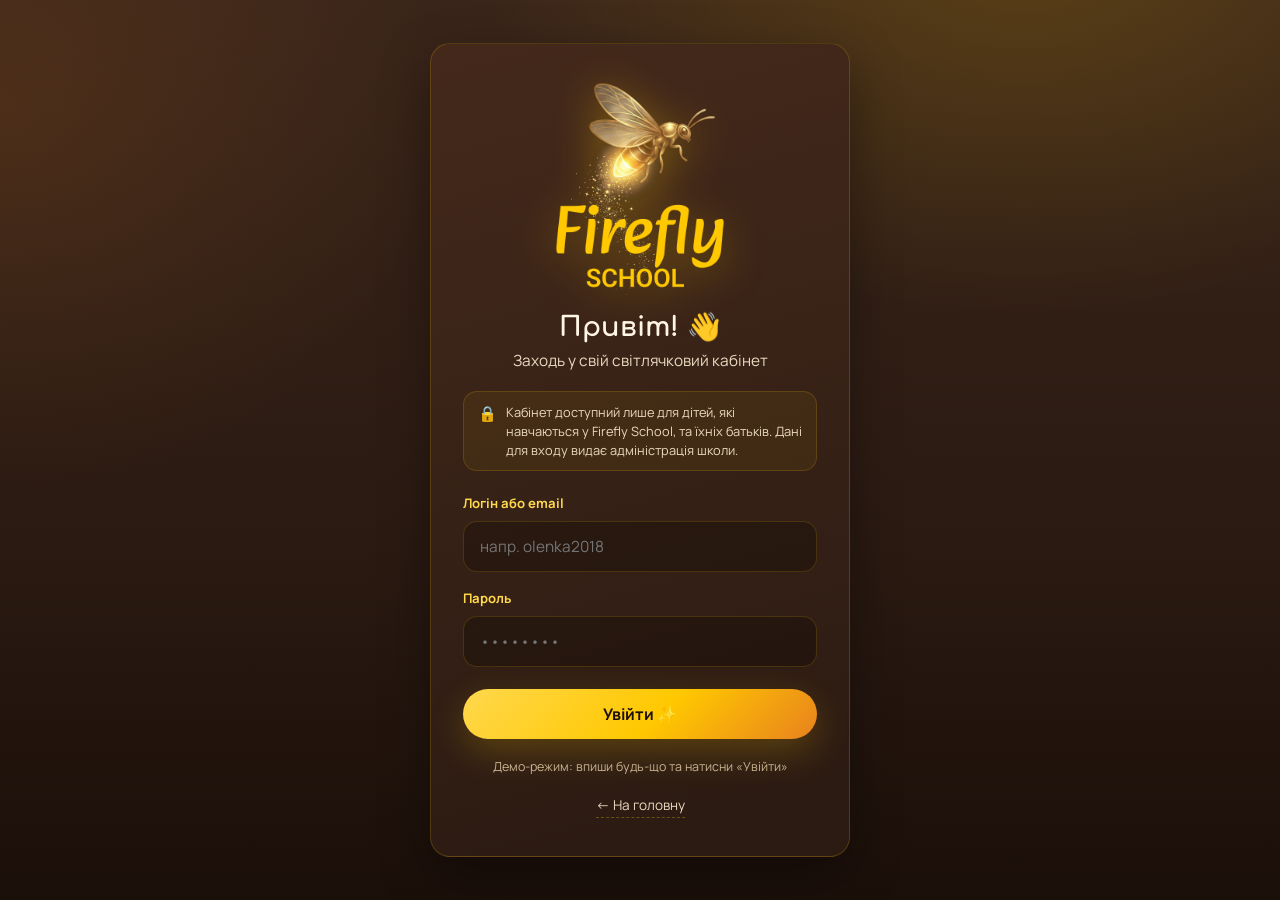
==== cabinet.html @ 92cf9eac "Add files via upload" ====
<!DOCTYPE html>
<html lang="uk">
<head>
<meta charset="UTF-8" />
<meta name="viewport" content="width=device-width, initial-scale=1.0" />
<title>Firefly School — Особистий кабінет</title>
<meta name="description" content="Особистий кабінет учня Firefly School: уроки, календар, домашні завдання, бали та оплата абонементу." />
<link rel="icon" type="image/png" href="assets/firefly.png" />
<link rel="preconnect" href="https://fonts.googleapis.com" />
<link rel="preconnect" href="https://fonts.gstatic.com" crossorigin />
<link href="https://fonts.googleapis.com/css2?family=Comfortaa:wght@400;500;600;700&family=Manrope:wght@400;500;600;700;800&display=swap" rel="stylesheet" />
<style>
:root{
  --brown-900:#1B0F09; --brown-800:#2A1A12; --brown-700:#3A251A; --brown-600:#4E3322;
  --brown-card:#44291B;
  --gold-500:#FFC800; --gold-400:#FFD84D; --orange-500:#E8821E;
  --cream-50:#FFF6E6; --cream-200:#EAD9BE; --cream-muted:#c9b390;
  --green:#7BD389; --red:#FF8A6B; --blue:#7CC5FF;
  --maxw:1180px; --radius:20px; --radius-sm:14px;
  --shadow:0 18px 50px rgba(0,0,0,.35); --shadow-gold:0 12px 36px rgba(255,200,0,.22);
  --ease:cubic-bezier(.22,1,.36,1);
  --font-head:"Comfortaa",system-ui,sans-serif; --font-body:"Manrope",system-ui,sans-serif;
}
*{margin:0;padding:0;box-sizing:border-box}
html{scroll-behavior:smooth}
body{font-family:var(--font-body);background:var(--brown-700);color:var(--cream-50);line-height:1.6;-webkit-font-smoothing:antialiased;min-height:100vh}
body::before{content:"";position:fixed;inset:0;z-index:-2;pointer-events:none;
  background:
    radial-gradient(900px 600px at 80% -5%, rgba(255,200,0,.16), transparent 60%),
    radial-gradient(800px 700px at 0% 12%, rgba(232,130,30,.12), transparent 55%),
    linear-gradient(180deg,#3A251A 0%, #2A1A12 60%, #1B0F09 100%);}
a{color:inherit;text-decoration:none}
h1,h2,h3{font-family:var(--font-head);font-weight:700;line-height:1.15}
p{color:var(--cream-200)}
.gold-text{color:var(--gold-500)}

/* Buttons (з реального сайту) */
.btn{display:inline-flex;align-items:center;justify-content:center;gap:.5em;font-family:var(--font-body);font-weight:700;border:0;cursor:pointer;border-radius:999px;padding:14px 26px;font-size:1rem;transition:transform .25s var(--ease),box-shadow .25s var(--ease),background .25s,color .25s;white-space:nowrap}
.btn--primary{background:linear-gradient(135deg,var(--gold-400),var(--gold-500) 55%,var(--orange-500));color:var(--brown-900);box-shadow:var(--shadow-gold)}
.btn--primary:hover{transform:translateY(-2px);box-shadow:0 16px 44px rgba(255,200,0,.38)}
.btn--ghost{background:transparent;color:var(--cream-50);border:1.5px solid rgba(255,246,230,.35)}
.btn--ghost:hover{border-color:var(--gold-500);color:var(--gold-500)}
.btn--sm{padding:10px 18px;font-size:.9rem}
.btn--danger{background:rgba(255,138,107,.12);color:var(--red);border:1.5px solid rgba(255,138,107,.4)}
.btn--danger:hover{background:rgba(255,138,107,.2)}

/* ---------- LOGIN ---------- */
#loginView{min-height:100vh;display:flex;align-items:center;justify-content:center;padding:24px}
.login-card{width:100%;max-width:420px;background:linear-gradient(165deg,var(--brown-card),var(--brown-800));border:1px solid rgba(255,200,0,.18);border-radius:var(--radius);padding:38px 32px;box-shadow:var(--shadow);text-align:center}
.login-card .brand{width:170px;height:auto;margin:0 auto 16px;display:block;filter:drop-shadow(0 8px 22px rgba(255,200,0,.35))}
.login-card h1{font-size:1.7rem;margin-bottom:6px}
.login-card .sub{font-size:.96rem;margin-bottom:18px}
.login-note{display:flex;gap:9px;align-items:flex-start;text-align:left;background:rgba(255,200,0,.06);border:1px solid rgba(255,200,0,.16);border-radius:var(--radius-sm);padding:11px 14px;margin-bottom:22px;font-size:.8rem;color:var(--cream-200);line-height:1.45}
.login-note .ni{flex:none;font-size:.95rem;line-height:1.45}
.field{text-align:left;margin-bottom:16px}
.field label{display:block;font-size:.82rem;font-weight:700;color:var(--gold-400);margin-bottom:7px}
.field input{width:100%;background:rgba(0,0,0,.24);border:1px solid rgba(255,200,0,.16);border-radius:var(--radius-sm);padding:14px 16px;color:var(--cream-50);font-family:inherit;font-size:.96rem;transition:border-color .2s}
.field input:focus{outline:none;border-color:var(--gold-500)}
.login-card .btn{width:100%;margin-top:6px}
.login-hint{margin-top:18px;font-size:.78rem;color:var(--cream-muted)}
.back-home{display:inline-block;margin-top:18px;font-size:.85rem;color:var(--cream-200);border-bottom:1px dashed rgba(255,200,0,.3)}

/* ---------- APP SHELL ---------- */
#appView{display:none}
.app-grid{display:grid;grid-template-columns:250px 1fr;min-height:100vh}
.sidebar{background:linear-gradient(180deg,rgba(27,15,9,.55),rgba(27,15,9,.2));border-right:1px solid rgba(255,200,0,.14);padding:22px 16px;display:flex;flex-direction:column;gap:6px;position:sticky;top:0;height:100vh}
.sidebar .brand{display:block;margin:4px auto 18px;width:150px;height:auto;filter:drop-shadow(0 6px 16px rgba(255,200,0,.32))}
.nav-item{display:flex;align-items:center;gap:13px;padding:12px 14px;border-radius:var(--radius-sm);font-weight:600;font-size:.96rem;color:var(--cream-200);cursor:pointer;transition:background .2s,color .2s;border:1px solid transparent}
.nav-item .ico{font-size:1.2rem;width:24px;text-align:center}
.nav-item:hover{background:rgba(255,200,0,.07);color:var(--cream-50)}
.nav-item.active{background:rgba(255,200,0,.14);color:var(--gold-500);border-color:rgba(255,200,0,.28)}
.sidebar .spacer{flex:1}
.sidebar .logout{color:var(--cream-muted)}

.main{padding:30px 36px;max-width:1040px;margin:0 auto;width:100%}
.topbar{display:flex;align-items:center;justify-content:space-between;margin-bottom:26px;gap:16px;flex-wrap:wrap}
.topbar h2{font-size:1.55rem}
.topbar .hello{font-size:.9rem;color:var(--cream-muted)}
.coins{display:inline-flex;align-items:center;gap:8px;background:rgba(255,200,0,.12);border:1px solid rgba(255,200,0,.3);border-radius:999px;padding:8px 16px;font-weight:800;color:var(--gold-500)}
.coins .star{font-size:1.05rem}

.view{display:none;animation:fade .35s var(--ease)}
.view.active{display:block}
@keyframes fade{from{opacity:0;transform:translateY(8px)}to{opacity:1;transform:none}}

.card{background:linear-gradient(160deg,rgba(255,200,0,.06),rgba(255,200,0,.015));border:1px solid rgba(255,200,0,.14);border-radius:var(--radius);padding:22px}
.card-row{display:grid;gap:16px}
.cols-2{grid-template-columns:1fr 1fr}
.cols-3{grid-template-columns:repeat(3,1fr)}
.section-title{font-family:var(--font-head);font-size:.82rem;font-weight:700;letter-spacing:.12em;text-transform:uppercase;color:var(--gold-500);margin:28px 0 14px}
.section-title:first-child{margin-top:0}

.next-lesson{background:linear-gradient(135deg,rgba(255,200,0,.16),rgba(232,130,30,.05));border:1px solid rgba(255,200,0,.28);border-radius:var(--radius);padding:24px;display:flex;align-items:center;gap:20px;flex-wrap:wrap}
.next-lesson .emoji{font-size:3rem;filter:drop-shadow(0 4px 10px rgba(255,200,0,.35))}
.next-lesson .info{flex:1;min-width:200px}
.next-lesson .info .when{font-size:.8rem;color:var(--gold-400);font-weight:700;text-transform:uppercase;letter-spacing:.06em}
.next-lesson .info h3{font-size:1.35rem;margin:4px 0}
.next-lesson .info p{font-size:.9rem}

.tile{background:linear-gradient(160deg,rgba(255,200,0,.07),rgba(255,200,0,.02));border:1px solid rgba(255,200,0,.14);border-radius:var(--radius-sm);padding:18px;text-align:center}
.tile .big{font-family:var(--font-head);font-size:1.9rem;font-weight:700;color:var(--gold-500);line-height:1}
.tile .lbl{font-size:.78rem;color:var(--cream-muted);margin-top:6px}

.lesson{display:flex;align-items:center;gap:16px;padding:16px 18px;border:1px solid rgba(255,200,0,.14);border-radius:var(--radius-sm);background:rgba(0,0,0,.14);margin-bottom:12px}
.lesson .dot{width:46px;height:46px;flex:none;border-radius:14px;display:grid;place-items:center;font-size:1.4rem;background:rgba(255,200,0,.13)}
.lesson .meta{flex:1;min-width:0}
.lesson .meta b{font-size:.98rem;display:block}
.lesson .meta span{font-size:.82rem;color:var(--cream-muted)}
.lesson .when{font-size:.85rem;font-weight:700;color:var(--gold-400);text-align:right;white-space:nowrap}
.tag{display:inline-block;font-size:.72rem;font-weight:700;padding:3px 10px;border-radius:999px;margin-top:4px}
.tag.ok{background:rgba(123,211,137,.14);color:var(--green)}
.tag.soon{background:rgba(124,197,255,.14);color:var(--blue)}

.cal{display:grid;grid-template-columns:repeat(7,1fr);gap:8px}
.cal .dow{font-size:.72rem;font-weight:700;color:var(--cream-muted);text-align:center;padding-bottom:4px;text-transform:uppercase}
.cal .day{aspect-ratio:1;border:1px solid rgba(255,200,0,.14);border-radius:12px;padding:7px;font-size:.8rem;font-weight:600;display:flex;flex-direction:column;gap:3px;background:rgba(0,0,0,.12);min-height:62px}
.cal .day .num{color:var(--cream-muted);font-size:.75rem}
.cal .day.today{border-color:var(--gold-500);background:rgba(255,200,0,.1)}
.cal .pill{font-size:.62rem;font-weight:700;padding:2px 5px;border-radius:6px;background:rgba(255,200,0,.18);color:var(--gold-400);overflow:hidden;text-overflow:ellipsis;white-space:nowrap}

.slot{display:flex;align-items:center;justify-content:space-between;gap:12px;padding:14px 18px;border:1px solid rgba(255,200,0,.14);border-radius:var(--radius-sm);background:rgba(0,0,0,.14);margin-bottom:10px;flex-wrap:wrap}
.slot .left b{display:block;font-size:.95rem}
.slot .left span{font-size:.82rem;color:var(--cream-muted)}

.plan{border:1px solid rgba(255,200,0,.14);border-radius:var(--radius);padding:24px;background:linear-gradient(160deg,rgba(255,200,0,.05),rgba(255,200,0,.01));position:relative;display:flex;flex-direction:column}
.plan.featured{border-color:var(--gold-500);box-shadow:0 0 0 1px rgba(255,200,0,.25)}
.plan .badge{position:absolute;top:-12px;left:24px;background:linear-gradient(135deg,var(--gold-400),var(--orange-500));color:var(--brown-900);font-size:.72rem;font-weight:800;padding:5px 12px;border-radius:999px}
.plan h3{font-size:1.1rem;margin-bottom:6px}
.plan .price{font-family:var(--font-head);font-size:2rem;font-weight:700;color:var(--gold-500);margin:8px 0}
.plan .price small{font-size:.85rem;color:var(--cream-muted)}
.plan ul{list-style:none;margin:14px 0 20px;display:flex;flex-direction:column;gap:9px}
.plan li{font-size:.88rem;color:var(--cream-200);display:flex;gap:9px;align-items:flex-start}
.plan li::before{content:"✓";color:var(--green);font-weight:800}
.plan .btn{margin-top:auto}
.current-plan{display:flex;align-items:center;gap:16px;flex-wrap:wrap}

.hw{display:flex;align-items:flex-start;gap:14px;padding:16px 18px;border:1px solid rgba(255,200,0,.14);border-radius:var(--radius-sm);background:rgba(0,0,0,.14);margin-bottom:12px}
.hw .chk{width:24px;height:24px;flex:none;border-radius:8px;border:2px solid rgba(255,200,0,.34);display:grid;place-items:center;cursor:pointer;font-size:.85rem;color:transparent;transition:.2s}
.hw.done .chk{background:var(--green);border-color:var(--green);color:#1d3a22}
.hw .body{flex:1}
.hw .body b{font-size:.95rem}
.hw.done .body b{text-decoration:line-through;color:var(--cream-muted)}
.hw .body p{font-size:.8rem;margin-top:2px}

.badge-grid{display:grid;grid-template-columns:repeat(auto-fill,minmax(120px,1fr));gap:14px}
.bdg{text-align:center;padding:18px 10px;border:1px solid rgba(255,200,0,.14);border-radius:var(--radius-sm);background:rgba(0,0,0,.14)}
.bdg .ic{font-size:2.3rem;display:block;margin-bottom:6px}
.bdg.locked{opacity:.4;filter:grayscale(.6)}
.bdg b{font-size:.8rem;display:block}
.bdg span{font-size:.68rem;color:var(--cream-muted)}
.progress{height:10px;background:rgba(0,0,0,.28);border-radius:999px;overflow:hidden;margin:10px 0 6px}
.progress i{display:block;height:100%;background:linear-gradient(135deg,var(--gold-400),var(--orange-500));border-radius:999px}

.overlay{position:fixed;inset:0;background:rgba(20,10,0,.66);backdrop-filter:blur(4px);z-index:100;display:none;align-items:center;justify-content:center;padding:20px}
.overlay.open{display:flex}
.modal{width:100%;max-width:420px;background:linear-gradient(165deg,var(--brown-card),var(--brown-800));border:1px solid rgba(255,200,0,.28);border-radius:var(--radius);padding:28px;box-shadow:var(--shadow);text-align:center;animation:pop .25s var(--ease)}
@keyframes pop{from{opacity:0;transform:scale(.94)}to{opacity:1;transform:none}}
.modal .emoji{font-size:2.8rem}
.modal h3{font-size:1.3rem;margin:8px 0}
.modal p{font-size:.92rem;margin-bottom:20px}
.modal .actions{display:flex;gap:10px}
.modal .actions .btn{flex:1}

.toast{position:fixed;bottom:24px;left:50%;transform:translateX(-50%) translateY(160%);opacity:0;visibility:hidden;background:linear-gradient(135deg,var(--gold-400),var(--orange-500));color:var(--brown-900);font-weight:700;padding:14px 24px;border-radius:999px;box-shadow:0 16px 40px rgba(255,200,0,.4);z-index:200;transition:transform .4s var(--ease),opacity .3s var(--ease),visibility .4s;font-size:.9rem}
.toast.show{transform:translateX(-50%) translateY(0);opacity:1;visibility:visible}

/* ---------- TOPBAR TOOLS (avatar + bell) ---------- */
.topbar .tools{display:flex;align-items:center;gap:12px}
.bell{position:relative;width:44px;height:44px;border-radius:50%;border:1px solid rgba(255,200,0,.22);background:rgba(0,0,0,.18);display:grid;place-items:center;font-size:1.15rem;cursor:pointer;transition:background .2s,transform .2s}
.bell:hover{background:rgba(255,200,0,.12);transform:translateY(-1px)}
.bell .dot{position:absolute;top:7px;right:8px;min-width:17px;height:17px;padding:0 4px;border-radius:999px;background:var(--red);border:2px solid var(--brown-700);color:#3a1a12;font-size:.62rem;font-weight:800;display:grid;place-items:center}
.bell .dot.hide{display:none}
.avatar{width:44px;height:44px;border-radius:50%;flex:none;cursor:pointer;display:grid;place-items:center;font-size:1.2rem;color:var(--brown-900);background:linear-gradient(135deg,var(--gold-400),var(--orange-500));box-shadow:var(--shadow-gold);transition:transform .2s;border:2px solid rgba(255,246,230,.25)}
.avatar:hover{transform:translateY(-1px)}

/* notification dropdown */
.notif-wrap{position:relative}
.notif-panel{position:absolute;right:0;top:54px;width:336px;max-width:86vw;background:linear-gradient(165deg,var(--brown-card),var(--brown-800));border:1px solid rgba(255,200,0,.24);border-radius:var(--radius-sm);box-shadow:var(--shadow);padding:8px;z-index:120;display:none}
.notif-panel.open{display:block;animation:pop .2s var(--ease)}
.notif-panel .nhead{display:flex;justify-content:space-between;align-items:center;padding:8px 10px 10px}
.notif-panel .nhead b{font-size:.96rem;font-family:var(--font-head)}
.notif-panel .nhead button{background:none;border:0;color:var(--gold-400);font-size:.76rem;cursor:pointer;font-weight:700}
.notif{display:flex;gap:11px;padding:11px 10px;border-radius:12px;cursor:pointer;transition:background .2s;align-items:flex-start}
.notif:hover{background:rgba(255,200,0,.08)}
.notif.unread{background:rgba(255,200,0,.06)}
.notif .nic{font-size:1.25rem;width:28px;text-align:center;flex:none}
.notif .ntxt b{font-size:.85rem;display:block;font-weight:600;color:var(--cream-200);line-height:1.35}
.notif.unread .ntxt b{color:var(--cream-50)}
.notif .ntxt span{font-size:.73rem;color:var(--cream-muted)}
.notif-empty{text-align:center;padding:26px 10px;color:var(--cream-muted);font-size:.85rem}

/* ---------- LESSON DETAIL ---------- */
.detail{width:100%;max-width:470px;background:linear-gradient(165deg,var(--brown-card),var(--brown-800));border:1px solid rgba(255,200,0,.28);border-radius:var(--radius);box-shadow:var(--shadow);overflow:hidden;text-align:left;animation:pop .25s var(--ease)}
.detail .dhead{display:flex;gap:16px;align-items:center;padding:24px;background:linear-gradient(135deg,rgba(255,200,0,.18),rgba(232,130,30,.05));border-bottom:1px solid rgba(255,200,0,.18)}
.detail .dhead .demoji{font-size:2.7rem;filter:drop-shadow(0 4px 10px rgba(255,200,0,.35))}
.detail .dhead h3{font-size:1.3rem;margin-bottom:3px}
.detail .dhead .dwhen{font-size:.85rem;color:var(--gold-400);font-weight:700}
.detail .dbody{padding:22px 24px}
.detail .drow{display:flex;gap:12px;align-items:flex-start;margin-bottom:14px;font-size:.9rem;color:var(--cream-200)}
.detail .drow:last-child{margin-bottom:0}
.detail .drow .di{font-size:1.05rem;width:22px;flex:none;text-align:center}
.detail .drow b{color:var(--cream-50);font-weight:700}
.detail .matlist{display:flex;flex-direction:column;gap:8px;margin-top:6px}
.detail .mat{display:flex;align-items:center;gap:10px;padding:10px 12px;border:1px solid rgba(255,200,0,.16);border-radius:12px;background:rgba(0,0,0,.16);font-size:.85rem;color:var(--cream-200)}
.detail .dactions{display:flex;gap:10px;padding:4px 24px 24px}
.detail .dactions .btn{flex:1}
.lesson{cursor:pointer;transition:border-color .2s,transform .2s}
.lesson:hover{border-color:rgba(255,200,0,.34);transform:translateY(-1px)}
.lesson .chev{color:var(--cream-muted);font-size:1.1rem;flex:none}

/* ---------- PROFILE & SETTINGS ---------- */
.profile-head{display:flex;gap:20px;align-items:center;flex-wrap:wrap}
.profile-head .ava{width:84px;height:84px;border-radius:50%;background:linear-gradient(135deg,var(--gold-400),var(--orange-500));display:grid;place-items:center;font-size:2.2rem;color:var(--brown-900);flex:none;box-shadow:var(--shadow-gold);position:relative}
.profile-head .ava .edit{position:absolute;bottom:-2px;right:-2px;width:28px;height:28px;border-radius:50%;background:var(--brown-700);border:1px solid rgba(255,200,0,.4);display:grid;place-items:center;font-size:.8rem;cursor:pointer}
.profile-head .pinfo h3{font-size:1.35rem}
.profile-head .pinfo p{font-size:.86rem;margin-top:2px}
.toggle{position:relative;width:48px;height:27px;border-radius:999px;background:rgba(0,0,0,.32);border:1px solid rgba(255,200,0,.2);cursor:pointer;transition:background .25s;flex:none}
.toggle i{position:absolute;top:2px;left:2px;width:21px;height:21px;border-radius:50%;background:var(--cream-200);transition:left .25s var(--ease),background .25s}
.toggle.on{background:linear-gradient(135deg,var(--gold-400),var(--orange-500))}
.toggle.on i{left:23px;background:#fff}
.setrow{display:flex;align-items:center;justify-content:space-between;gap:14px;padding:15px 0;border-bottom:1px solid rgba(255,200,0,.1)}
.setrow:last-child{border-bottom:0}
.setrow .lab b{font-size:.92rem;display:block}
.setrow .lab span{font-size:.78rem;color:var(--cream-muted)}

/* ---------- MOBILE "MORE" SHEET ---------- */
.sheet{position:fixed;inset:0;z-index:90;display:none}
.sheet.open{display:block}
.sheet .sheet-bg{position:absolute;inset:0;background:rgba(20,10,0,.6);backdrop-filter:blur(4px)}
.sheet .sheet-card{position:absolute;left:0;right:0;bottom:0;background:linear-gradient(180deg,var(--brown-card),var(--brown-800));border-top:1px solid rgba(255,200,0,.22);border-radius:22px 22px 0 0;padding:10px 14px calc(16px + env(safe-area-inset-bottom));animation:slideup .3s var(--ease)}
@keyframes slideup{from{transform:translateY(100%)}to{transform:none}}
.sheet .grab{width:44px;height:4px;border-radius:999px;background:rgba(255,246,230,.3);margin:6px auto 14px}
.sheet .nav-item{font-size:1rem;padding:14px}

.mtab{display:none}
@media(max-width:860px){
  .app-grid{grid-template-columns:1fr}
  .sidebar{display:none}
  .main{padding:18px 16px 90px}
  .cols-2,.cols-3{grid-template-columns:1fr}
  .cal{font-size:.65rem}
  .cal .day{min-height:50px;padding:5px}
  .mtab{display:flex;position:fixed;bottom:0;left:0;right:0;z-index:60;background:rgba(27,15,9,.96);backdrop-filter:blur(14px);border-top:1px solid rgba(255,200,0,.16);padding:8px 6px;justify-content:space-around}
  .mtab .nav-item{flex-direction:column;gap:2px;font-size:.62rem;padding:6px 4px;text-align:center}
  .mtab .nav-item .ico{font-size:1.25rem}
  .notif-panel{position:fixed;top:64px;left:12px;right:12px;width:auto;max-width:none}
  .topbar{align-items:flex-start}
}
</style>
</head>
<body>

<!-- ============ LOGIN ============ -->
<section id="loginView">
  <div class="login-card">
    <img class="brand" src="assets/logo-clean.png" alt="Firefly School" />
    <h1>Привіт! 👋</h1>
    <p class="sub">Заходь у свій світлячковий кабінет</p>
    <div class="login-note"><span class="ni">🔒</span><span>Кабінет доступний лише для дітей, які навчаються у Firefly School, та їхніх батьків. Дані для входу видає адміністрація школи.</span></div>
    <div class="field">
      <label>Логін або email</label>
      <input id="loginInput" type="text" placeholder="напр. olenka2018" autocomplete="username" />
    </div>
    <div class="field">
      <label>Пароль</label>
      <input id="passInput" type="password" placeholder="••••••••" autocomplete="current-password" />
    </div>
    <button class="btn btn--primary" onclick="doLogin()">Увійти ✨</button>
    <p class="login-hint">Демо-режим: впиши будь-що та натисни «Увійти»</p>
    <a class="back-home" href="index.html">← На головну</a>
  </div>
</section>

<!-- ============ APP ============ -->
<section id="appView">
  <div class="app-grid">
    <aside class="sidebar">
      <a href="index.html" title="На головну"><img class="brand" src="assets/logo-clean.png" alt="Firefly School" /></a>
      <div class="nav-item active" data-view="dash"><span class="ico">🏠</span> Головна</div>
      <div class="nav-item" data-view="calendar"><span class="ico">📅</span> Календар</div>
      <div class="nav-item" data-view="book"><span class="ico">➕</span> Записатись</div>
      <div class="nav-item" data-view="homework"><span class="ico">📖</span> Завдання</div>
      <div class="nav-item" data-view="rewards"><span class="ico">🏆</span> Мої бали</div>
      <div class="nav-item" data-view="payments"><span class="ico">💳</span> Абонемент</div>
      <div class="nav-item" data-view="profile"><span class="ico">⚙️</span> Профіль</div>
      <div class="spacer"></div>
      <div class="nav-item logout" onclick="logout()"><span class="ico">↪</span> Вийти</div>
    </aside>

    <main class="main">
      <div class="topbar">
        <div>
          <h2 id="viewTitle">Привіт, Оленко! 🌟</h2>
          <div class="hello" id="viewSub">Готова сяяти сьогодні?</div>
        </div>
        <div class="tools">
          <div class="coins"><span class="star">⭐</span><span id="coinCount">240</span> балів</div>
          <div class="notif-wrap">
            <div class="bell" onclick="toggleNotif(event)" title="Сповіщення">🔔<span class="dot" id="notifDot">2</span></div>
            <div class="notif-panel" id="notifPanel">
              <div class="nhead"><b>Сповіщення</b><button onclick="markAllRead(event)">Прочитати всі</button></div>
              <div id="notifList"></div>
            </div>
          </div>
          <div class="avatar" id="topAvatar" onclick="switchView('profile')" title="Профіль">🦊</div>
        </div>
      </div>

      <!-- DASH -->
      <div class="view active" id="view-dash">
        <div class="next-lesson">
          <div class="emoji">🇬🇧</div>
          <div class="info">
            <div class="when">Найближчий урок · завтра</div>
            <h3>Англійська мова</h3>
            <p>Вівторок, 30 червня · 15:00 · з Марією О.</p>
          </div>
          <button class="btn btn--ghost btn--sm" onclick="cancelLesson('Англійська мова')">Скасувати</button>
        </div>
        <div class="section-title">Цього тижня</div>
        <div class="card-row cols-3">
          <div class="tile"><div class="big">3</div><div class="lbl">уроки заплановано</div></div>
          <div class="tile"><div class="big">12</div><div class="lbl">днів поспіль 🔥</div></div>
          <div class="tile"><div class="big">2</div><div class="lbl">завдання чекають</div></div>
        </div>
        <div class="section-title">Мої уроки</div>
        <div id="dashLessons"></div>
      </div>

      <!-- CALENDAR -->
      <div class="view" id="view-calendar">
        <div class="card">
          <h3 style="margin-bottom:16px">Червень 2026</h3>
          <div class="cal" id="calGrid"></div>
        </div>
        <div class="section-title">Розклад на тиждень</div>
        <div id="weekList"></div>
      </div>

      <!-- BOOK -->
      <div class="view" id="view-book">
        <div class="card">
          <h3 style="margin-bottom:6px">Записатись на урок ➕</h3>
          <p style="font-size:.9rem;margin-bottom:8px">Усі наші напрямки — обери заняття і зручний час, місце за тобою!</p>
          <div id="slotList"></div>
        </div>
      </div>

      <!-- HOMEWORK -->
      <div class="view" id="view-homework">
        <div class="card">
          <h3 style="margin-bottom:4px">Домашні завдання 📖</h3>
          <p style="font-size:.9rem;margin-bottom:18px">За кожне виконане завдання — <b class="gold-text">+20 балів</b>!</p>
          <div id="hwList"></div>
        </div>
      </div>

      <!-- REWARDS -->
      <div class="view" id="view-rewards">
        <div class="card" style="text-align:center;margin-bottom:18px">
          <div style="font-size:.8rem;font-weight:700;color:var(--cream-muted)">До наступного рівня</div>
          <h3 style="font-size:1.5rem;margin:4px 0">Рівень 4 · Світлячок-зірочка</h3>
          <div class="progress"><i style="width:60%"></i></div>
          <p style="font-size:.82rem">240 / 400 балів — ще <b class="gold-text">160</b> до Рівня 5 🚀</p>
        </div>
        <div class="section-title">Мої бейджі</div>
        <div class="badge-grid" id="badgeGrid"></div>
      </div>

      <!-- PAYMENTS -->
      <div class="view" id="view-payments">
        <div class="card" style="margin-bottom:18px">
          <div class="current-plan">
            <div style="font-size:2.5rem">💳</div>
            <div style="flex:1;min-width:180px">
              <div style="font-size:.8rem;color:var(--cream-muted);font-weight:700">Поточний абонемент</div>
              <h3 style="font-size:1.25rem">Місячний · 8 уроків</h3>
              <p style="font-size:.85rem">Активний до 15 липня 2026 · залишилось 5 уроків</p>
            </div>
            <button class="btn btn--danger btn--sm" onclick="cancelSub()">Скасувати</button>
          </div>
        </div>
        <div class="section-title">Обрати / продовжити</div>
        <div class="card-row cols-3" id="plans"></div>
      </div>

      <!-- PROFILE -->
      <div class="view" id="view-profile">
        <div class="card" style="margin-bottom:18px">
          <div class="profile-head">
            <div class="ava">🦊<div class="edit" onclick="toast('📷 Тут відкриється вибір фото')" title="Змінити фото">📷</div></div>
            <div class="pinfo">
              <h3>Оленка Ткаченко</h3>
              <p>Учениця · Рівень 4 · з нами з вересня 2025</p>
            </div>
          </div>
        </div>

        <div class="card-row cols-2">
          <div class="card">
            <div class="section-title" style="margin-top:0">Дані дитини</div>
            <div class="field"><label>Ім'я та прізвище</label><input id="pfName" type="text" value="Оленка Ткаченко" /></div>
            <div class="field"><label>Вік</label><input id="pfAge" type="text" value="8 років" /></div>
            <div class="field" style="margin-bottom:0"><label>Напрямки</label><input id="pfDir" type="text" value="Англійська, Логопед, Творчість" /></div>
          </div>

          <div class="card">
            <div class="section-title" style="margin-top:0">Контакт батьків</div>
            <div class="field"><label>Ім'я того, хто з нами на звʼязку</label><input id="pfParent" type="text" value="Анжела Ткаченко" /></div>
            <div class="field"><label>Телефон</label><input id="pfPhone" type="tel" value="+380 67 123 45 67" /></div>
            <div class="field" style="margin-bottom:0"><label>Email</label><input id="pfEmail" type="email" value="tkachenko.ui.ux@gmail.com" /></div>
          </div>
        </div>

        <div class="card" style="margin-top:16px">
          <div class="section-title" style="margin-top:0">Сповіщення та мова</div>
          <div class="setrow">
            <div class="lab"><b>Нагадування про уроки</b><span>Сповіщення за годину до заняття</span></div>
            <div class="toggle on" onclick="toggleSwitch(this,'Нагадування про уроки')"><i></i></div>
          </div>
          <div class="setrow">
            <div class="lab"><b>Нові домашні завдання</b><span>Коли вчитель додає завдання</span></div>
            <div class="toggle on" onclick="toggleSwitch(this,'Сповіщення про ДЗ')"><i></i></div>
          </div>
          <div class="setrow">
            <div class="lab"><b>Нарахування балів</b><span>Коли отримуєш нагороду</span></div>
            <div class="toggle" onclick="toggleSwitch(this,'Сповіщення про бали')"><i></i></div>
          </div>
          <div class="setrow">
            <div class="lab"><b>Email-розсилка від школи</b><span>Новини, акції, відкриті уроки</span></div>
            <div class="toggle on" onclick="toggleSwitch(this,'Email-розсилка')"><i></i></div>
          </div>
        </div>

        <div class="card" style="margin-top:16px">
          <div class="section-title" style="margin-top:0">Безпека</div>
          <div class="card-row cols-2">
            <div class="field" style="margin-bottom:0"><label>Новий пароль</label><input id="pfPass" type="password" placeholder="••••••••" autocomplete="new-password" /></div>
            <div class="field" style="margin-bottom:0"><label>Повтори пароль</label><input id="pfPass2" type="password" placeholder="••••••••" autocomplete="new-password" /></div>
          </div>
        </div>

        <div style="display:flex;gap:12px;margin-top:18px;flex-wrap:wrap">
          <button class="btn btn--primary" onclick="saveProfile()">💾 Зберегти зміни</button>
          <button class="btn btn--danger" onclick="logout()">↪ Вийти з кабінету</button>
        </div>
      </div>
    </main>
  </div>

  <nav class="mtab">
    <div class="nav-item active" data-view="dash"><span class="ico">🏠</span><span>Головна</span></div>
    <div class="nav-item" data-view="calendar"><span class="ico">📅</span><span>Календар</span></div>
    <div class="nav-item" data-view="book"><span class="ico">➕</span><span>Запис</span></div>
    <div class="nav-item" data-view="homework"><span class="ico">📖</span><span>ДЗ</span></div>
    <div class="nav-item" onclick="openSheet()"><span class="ico">⋯</span><span>Ще</span></div>
  </nav>

  <!-- mobile "more" sheet -->
  <div class="sheet" id="sheet">
    <div class="sheet-bg" onclick="closeSheet()"></div>
    <div class="sheet-card">
      <div class="grab"></div>
      <div class="nav-item" data-view="rewards" onclick="sheetGo('rewards')"><span class="ico">🏆</span> Мої бали</div>
      <div class="nav-item" data-view="payments" onclick="sheetGo('payments')"><span class="ico">💳</span> Абонемент</div>
      <div class="nav-item" data-view="profile" onclick="sheetGo('profile')"><span class="ico">⚙️</span> Профіль</div>
      <div class="nav-item logout" onclick="logout()"><span class="ico">↪</span> Вийти</div>
    </div>
  </div>
</section>

<div class="overlay" id="overlay">
  <div class="modal">
    <div class="emoji" id="mEmoji">🤔</div>
    <h3 id="mTitle"></h3>
    <p id="mText"></p>
    <div class="actions">
      <button class="btn btn--ghost" onclick="closeModal()">Назад</button>
      <button class="btn btn--primary" id="mConfirm">Так</button>
    </div>
  </div>
</div>
<div class="overlay" id="detailOverlay">
  <div class="detail">
    <div class="dhead">
      <div class="demoji" id="dEmoji">🇬🇧</div>
      <div><h3 id="dName"></h3><div class="dwhen" id="dWhen"></div></div>
    </div>
    <div class="dbody" id="dBody"></div>
    <div class="dactions">
      <button class="btn btn--ghost" onclick="closeDetail()">Закрити</button>
      <button class="btn btn--primary" id="dPrimary"></button>
    </div>
  </div>
</div>
<div class="toast" id="toast"></div>

<script>
/* ====== DEMO DATA (заміниться даними з Supabase) ====== */
const lessons=[
  {ico:"🇬🇧",name:"Англійська мова",teacher:"Марія О.",when:"Вт, 30 черв · 15:00",tag:"soon",tagText:"Завтра",
   room:"Провулок Василя Стефаника, 5 · каб. 4",online:false,dur:"45 хв",
   desc:"Тема: тварини та їхні звуки. Повторюємо 10 нових слів і граємо в memory-гру.",
   mats:["📘 Робочий зошит — Unit 4","🃏 Картки «Animals»"]},
  {ico:"🗣️",name:"Логопед",teacher:"Ірина П.",when:"Чт, 2 лип · 11:00",tag:"soon",tagText:"Скоро",
   room:"Провулок Василя Стефаника, 5 · каб. 2",online:false,dur:"30 хв",
   desc:"Артикуляційна гімнастика та постановка звуку «Р». Закріплюємо вправу «Жабка».",
   mats:["🪞 Дзеркальце","📄 Картка вправ «Р»"]},
  {ico:"🇵🇱",name:"Польська мова",teacher:"Катерина Л.",when:"Пт, 3 лип · 16:30",tag:"soon",tagText:"Скоро",
   room:"Провулок Василя Стефаника, 5 · каб. 3",online:false,dur:"45 хв",
   desc:"Тема: моя сімʼя. Нові слова про родину та проста розмовна практика в парах.",
   mats:["📒 Зошит з польської","✏️ Кольорові олівці"]},
  {ico:"🔢",name:"Підготовка до школи",teacher:"Наталя В.",when:"Пн, 23 черв · 10:00",tag:"ok",tagText:"Відвідано",
   room:"Провулок Василя Стефаника, 5 · каб. 1",online:false,dur:"45 хв",
   desc:"Рахунок до 20, склад числа. Дитина впоралась чудово — отримала +20 балів!",
   mats:["📗 Робочий зошит, стор. 12"]},
];
const slots=[
  // Мови
  {ico:"🇬🇧",cat:"Іноземні мови",name:"Англійська мова",t:"Пн, 6 лип · 15:00",teacher:"Марія О."},
  {ico:"🇵🇱",cat:"Іноземні мови",name:"Польська мова",t:"Вт, 7 лип · 16:00",teacher:"Катерина Л."},
  {ico:"🇩🇪",cat:"Іноземні мови",name:"Німецька мова",t:"Ср, 8 лип · 17:00",teacher:"Софія Д."},
  {ico:"💬",cat:"Іноземні мови",name:"Speaking Club",t:"Пт, 10 лип · 18:00",teacher:"Марія О."},
  // Підготовка та розвиток
  {ico:"🎒",cat:"Підготовка та розвиток",name:"Підготовка до школи «Дошколярик»",t:"Пн, 6 лип · 10:00",teacher:"Наталя В."},
  {ico:"🎓",cat:"Підготовка та розвиток",name:"Підготовка до НМТ",t:"Сб, 11 лип · 13:00",teacher:"Тарас М."},
  // Гуртки
  {ico:"♟️",cat:"Гуртки",name:"Шахи",t:"Пт, 10 лип · 17:00",teacher:"Олег С."},
  {ico:"💻",cat:"Гуртки",name:"Програмування",t:"Вт, 7 лип · 18:00",teacher:"Андрій К."},
  {ico:"🎭",cat:"Гуртки",name:"Акторська майстерність",t:"Чт, 9 лип · 15:00",teacher:"Ірина М."},
  {ico:"🎩",cat:"Гуртки",name:"Уроки етикету",t:"Сб, 11 лип · 11:00",teacher:"Ірина М."},
  // Спеціалісти
  {ico:"🗣️",cat:"Спеціалісти",name:"Логопед",t:"Чт, 9 лип · 11:00",teacher:"Ірина П."},
  {ico:"💛",cat:"Спеціалісти",name:"Дитячий психолог",t:"Пн, 6 лип · 12:00",teacher:"Олена Г."},
  {ico:"🧸",cat:"Спеціалісти",name:"Няня на годину",t:"Щодня · за записом",teacher:"Команда школи"},
];
const homework=[
  {t:"Англійська: вивчити 10 слів про тварин",due:"до 30 червня",done:false},
  {t:"Логопед: вправа «Жабка» 3 рази",due:"до 2 липня",done:false},
  {t:"Математика: робочий зошит, стор. 12",due:"виконано ✓",done:true},
];
const badges=[
  {ic:"🔥",name:"Тиждень поспіль",sub:"7 днів",locked:false},
  {ic:"⭐",name:"Перші 100 балів",sub:"набрано",locked:false},
  {ic:"📚",name:"Книголюб",sub:"5 завдань",locked:false},
  {ic:"🎯",name:"Влучний",sub:"10 уроків",locked:false},
  {ic:"🏆",name:"Чемпіон місяця",sub:"Рівень 5",locked:true},
  {ic:"💎",name:"Діамант",sub:"1000 балів",locked:true},
];
const plans=[
  {name:"Разовий урок",price:"250",per:"/ урок",feat:["1 заняття","Будь-який напрямок","Без зобовʼязань"],featured:false},
  {name:"Місячний · 8 уроків",price:"1600",per:"/ місяць",feat:["8 занять на місяць","Економія 400 ₴","Пріоритетний запис"],featured:true},
  {name:"Безліміт",price:"2900",per:"/ місяць",feat:["Будь-яка кількість","Усі напрямки","Подарунок другу"],featured:false},
];
const calLessons={30:"Англ 15:00",2:"Логопед",3:"Польськ",6:"Англ",8:"Психолог"};
const notifications=[
  {ic:"⏰",t:"Нагадування: Англійська мова завтра о 15:00",when:"2 год тому",unread:true},
  {ic:"📖",t:"Новий запис: домашнє завдання з логопедії",when:"вчора · 18:20",unread:true},
  {ic:"⭐",t:"Тобі нараховано +20 балів за виконане завдання!",when:"вчора · 12:05",unread:false},
  {ic:"💳",t:"Абонемент активний до 15 липня · залишилось 5 уроків",when:"3 дні тому",unread:false},
];

/* ====== RENDER ====== */
function renderDash(){
  document.getElementById('dashLessons').innerHTML=lessons.map((l,i)=>`
    <div class="lesson" onclick="openLesson(${i})"><div class="dot">${l.ico}</div>
      <div class="meta"><b>${l.name}</b><span>з ${l.teacher}</span>
        <div><span class="tag ${l.tag}">${l.tagText}</span></div></div>
      <div class="when">${l.when}</div><span class="chev">›</span></div>`).join('');
}
function renderWeek(){
  document.getElementById('weekList').innerHTML=lessons.map((l,i)=>({l,i})).filter(o=>o.l.tag==='soon').map(o=>`
    <div class="lesson" onclick="openLesson(${o.i})"><div class="dot">${o.l.ico}</div>
      <div class="meta"><b>${o.l.name}</b><span>з ${o.l.teacher}</span></div>
      <div class="when">${o.l.when}</div><span class="chev">›</span></div>`).join('');
}
function renderCal(){
  const dow=["Пн","Вт","Ср","Чт","Пт","Сб","Нд"];
  let html=dow.map(d=>`<div class="dow">${d}</div>`).join('');
  for(let d=1;d<=30;d++){
    const today=d===29?'today':'';
    const pill=calLessons[d]?`<div class="pill">${calLessons[d]}</div>`:'';
    html+=`<div class="day ${today}"><span class="num">${d}</span>${pill}</div>`;
  }
  document.getElementById('calGrid').innerHTML=html;
}
function renderSlots(){
  const cats=[...new Set(slots.map(s=>s.cat))];
  let html='';
  cats.forEach(cat=>{
    html+=`<div class="section-title">${cat}</div>`;
    slots.forEach((s,i)=>{
      if(s.cat!==cat) return;
      html+=`<div class="slot"><div class="left"><b>${s.ico} ${s.name}</b><span>${s.t} · ${s.teacher}</span></div>
        <button class="btn btn--primary btn--sm" onclick="bookSlot(${i})">Записатись</button></div>`;
    });
  });
  document.getElementById('slotList').innerHTML=html;
}
function renderHW(){
  document.getElementById('hwList').innerHTML=homework.map((h,i)=>`
    <div class="hw ${h.done?'done':''}" id="hw${i}">
      <div class="chk" onclick="toggleHW(${i})">✓</div>
      <div class="body"><b>${h.t}</b><p>${h.due}</p></div></div>`).join('');
}
function renderBadges(){
  document.getElementById('badgeGrid').innerHTML=badges.map(b=>`
    <div class="bdg ${b.locked?'locked':''}"><span class="ic">${b.locked?'🔒':b.ic}</span><b>${b.name}</b><span>${b.sub}</span></div>`).join('');
}
function renderPlans(){
  document.getElementById('plans').innerHTML=plans.map(p=>`
    <div class="plan ${p.featured?'featured':''}">
      ${p.featured?'<div class="badge">Популярний</div>':''}
      <h3>${p.name}</h3>
      <div class="price">${p.price} ₴<small>${p.per}</small></div>
      <ul>${p.feat.map(f=>`<li>${f}</li>`).join('')}</ul>
      <button class="btn ${p.featured?'btn--primary':'btn--ghost'}" onclick="buyPlan('${p.name}','${p.price}')">Оформити</button></div>`).join('');
}
function renderNotifs(){
  const list=document.getElementById('notifList');
  if(!notifications.length){list.innerHTML='<div class="notif-empty">Поки що порожньо 🌙</div>';}
  else{list.innerHTML=notifications.map((n,i)=>`
    <div class="notif ${n.unread?'unread':''}" onclick="readNotif(${i})">
      <div class="nic">${n.ic}</div>
      <div class="ntxt"><b>${n.t}</b><span>${n.when}</span></div></div>`).join('');}
  const unread=notifications.filter(n=>n.unread).length;
  const dot=document.getElementById('notifDot');
  dot.textContent=unread;dot.classList.toggle('hide',unread===0);
}

/* ====== NAV ====== */
const titles={
  dash:["Привіт, Оленко! 🌟","Готова сяяти сьогодні?"],
  calendar:["Календар уроків 📅","Усі твої заняття в одному місці"],
  book:["Записатись на урок ➕","Обери зручний час"],
  homework:["Домашні завдання 📖","Виконуй і збирай бали"],
  rewards:["Мої бали та бейджі 🏆","Ти молодець!"],
  payments:["Абонемент 💳","Керуй оплатою зручно"],
  profile:["Профіль ⚙️","Дані, сповіщення та безпека"]
};
function switchView(v){
  document.querySelectorAll('.view').forEach(el=>el.classList.remove('active'));
  document.getElementById('view-'+v).classList.add('active');
  document.querySelectorAll('.nav-item[data-view]').forEach(el=>el.classList.toggle('active',el.dataset.view===v));
  document.getElementById('viewTitle').textContent=titles[v][0];
  document.getElementById('viewSub').textContent=titles[v][1];
  window.scrollTo({top:0,behavior:'smooth'});
}
document.querySelectorAll('.nav-item[data-view]').forEach(el=>el.addEventListener('click',()=>switchView(el.dataset.view)));

/* ====== ACTIONS ====== */
let coins=240;
function setCoins(n){coins=n;document.getElementById('coinCount').textContent=n;}
function toast(msg){const t=document.getElementById('toast');t.textContent=msg;t.classList.add('show');setTimeout(()=>t.classList.remove('show'),2600);}
let modalAction=null;
function openModal(emoji,title,text,confirmLabel,fn){
  document.getElementById('mEmoji').textContent=emoji;
  document.getElementById('mTitle').textContent=title;
  document.getElementById('mText').textContent=text;
  document.getElementById('mConfirm').textContent=confirmLabel;
  modalAction=fn;document.getElementById('overlay').classList.add('open');
}
function closeModal(){document.getElementById('overlay').classList.remove('open');modalAction=null;}
document.getElementById('mConfirm').addEventListener('click',()=>{if(modalAction)modalAction();closeModal();});
function bookSlot(i){openModal("📅","Записатись на урок?",`${slots[i].name} — ${slots[i].t}`,"Так, записати!",()=>{toast("✅ Записано! Чекаємо тебе 🌟");setCoins(coins+10);});}
function cancelLesson(name){openModal("😯","Скасувати урок?",`${name}. Місце звільниться для інших.`,"Скасувати",()=>{toast("Урок скасовано. Запишись знову, коли буде зручно 💛");});}
function cancelSub(){openModal("💳","Скасувати абонемент?","Доступ збережеться до кінця оплаченого періоду.","Скасувати",()=>{toast("Абонемент скасовано. Будемо сумувати 🥺");});}
function buyPlan(name,price){openModal("🎉","Оформити абонемент?",`${name} — ${price} ₴. Далі відкриється безпечна оплата.`,"Перейти до оплати",()=>{toast("💳 Тут відкриється оплата (WayForPay / Fondy)");});}
function toggleHW(i){homework[i].done=!homework[i].done;document.getElementById('hw'+i).classList.toggle('done',homework[i].done);if(homework[i].done){setCoins(coins+20);toast("🎉 +20 балів! Так тримати!");}else{setCoins(coins-20);}}

/* ====== NOTIFICATIONS ====== */
function toggleNotif(e){e.stopPropagation();document.getElementById('notifPanel').classList.toggle('open');}
function readNotif(i){if(notifications[i].unread){notifications[i].unread=false;renderNotifs();}}
function markAllRead(e){e.stopPropagation();notifications.forEach(n=>n.unread=false);renderNotifs();toast("✅ Усі сповіщення прочитано");}
document.addEventListener('click',e=>{const p=document.getElementById('notifPanel');if(p.classList.contains('open')&&!e.target.closest('.notif-wrap'))p.classList.remove('open');});

/* ====== LESSON DETAIL ====== */
function openLesson(i){
  const l=lessons[i];
  document.getElementById('dEmoji').textContent=l.ico;
  document.getElementById('dName').textContent=l.name;
  document.getElementById('dWhen').textContent=l.when+' · '+l.dur;
  document.getElementById('dBody').innerHTML=`
    <div class="drow"><span class="di">👩‍🏫</span><div>Викладач<br><b>${l.teacher}</b></div></div>
    <div class="drow"><span class="di">${l.online?'💻':'📍'}</span><div>Де<br><b>${l.room}</b></div></div>
    <div class="drow"><span class="di">📝</span><div>Опис<br><b style="font-weight:600">${l.desc}</b></div></div>
    <div class="drow"><span class="di">🎒</span><div style="flex:1">Що взяти / матеріали
      <div class="matlist">${l.mats.map(m=>`<div class="mat">${m}</div>`).join('')}</div></div></div>`;
  const prim=document.getElementById('dPrimary');
  if(l.tag==='ok'){prim.textContent='✓ Відвідано';prim.className='btn btn--ghost';prim.onclick=closeDetail;}
  else if(l.online){prim.textContent='💻 Приєднатись';prim.className='btn btn--primary';prim.onclick=()=>{closeDetail();toast("💻 Тут відкриється посилання на Zoom");};}
  else{prim.textContent='🔁 Перенести урок';prim.className='btn btn--primary';prim.onclick=()=>{closeDetail();switchView('book');toast("Обери новий зручний час 👇");};}
  document.getElementById('detailOverlay').classList.add('open');
}
function closeDetail(){document.getElementById('detailOverlay').classList.remove('open');}
document.getElementById('detailOverlay').addEventListener('click',e=>{if(e.target.id==='detailOverlay')closeDetail();});

/* ====== PROFILE ====== */
function toggleSwitch(el,label){el.classList.toggle('on');toast((el.classList.contains('on')?'🔔 Увімкнено: ':'🔕 Вимкнено: ')+label);}
function saveProfile(){
  const p1=document.getElementById('pfPass').value,p2=document.getElementById('pfPass2').value;
  if(p1||p2){if(p1!==p2){toast("⚠️ Паролі не співпадають");return;}}
  toast("💾 Зміни збережено!");
}

/* ====== MOBILE SHEET ====== */
function openSheet(){document.getElementById('sheet').classList.add('open');}
function closeSheet(){document.getElementById('sheet').classList.remove('open');}
function sheetGo(v){closeSheet();switchView(v);}

/* ====== LOGIN ====== */
function doLogin(){document.getElementById('loginView').style.display='none';document.getElementById('appView').style.display='block';switchView('dash');}
function logout(){document.getElementById('appView').style.display='none';document.getElementById('loginView').style.display='flex';document.getElementById('loginInput').value='';document.getElementById('passInput').value='';}
document.getElementById('passInput').addEventListener('keydown',e=>{if(e.key==='Enter')doLogin();});

renderDash();renderWeek();renderCal();renderSlots();renderHW();renderBadges();renderPlans();renderNotifs();
</script>
</body>
</html>
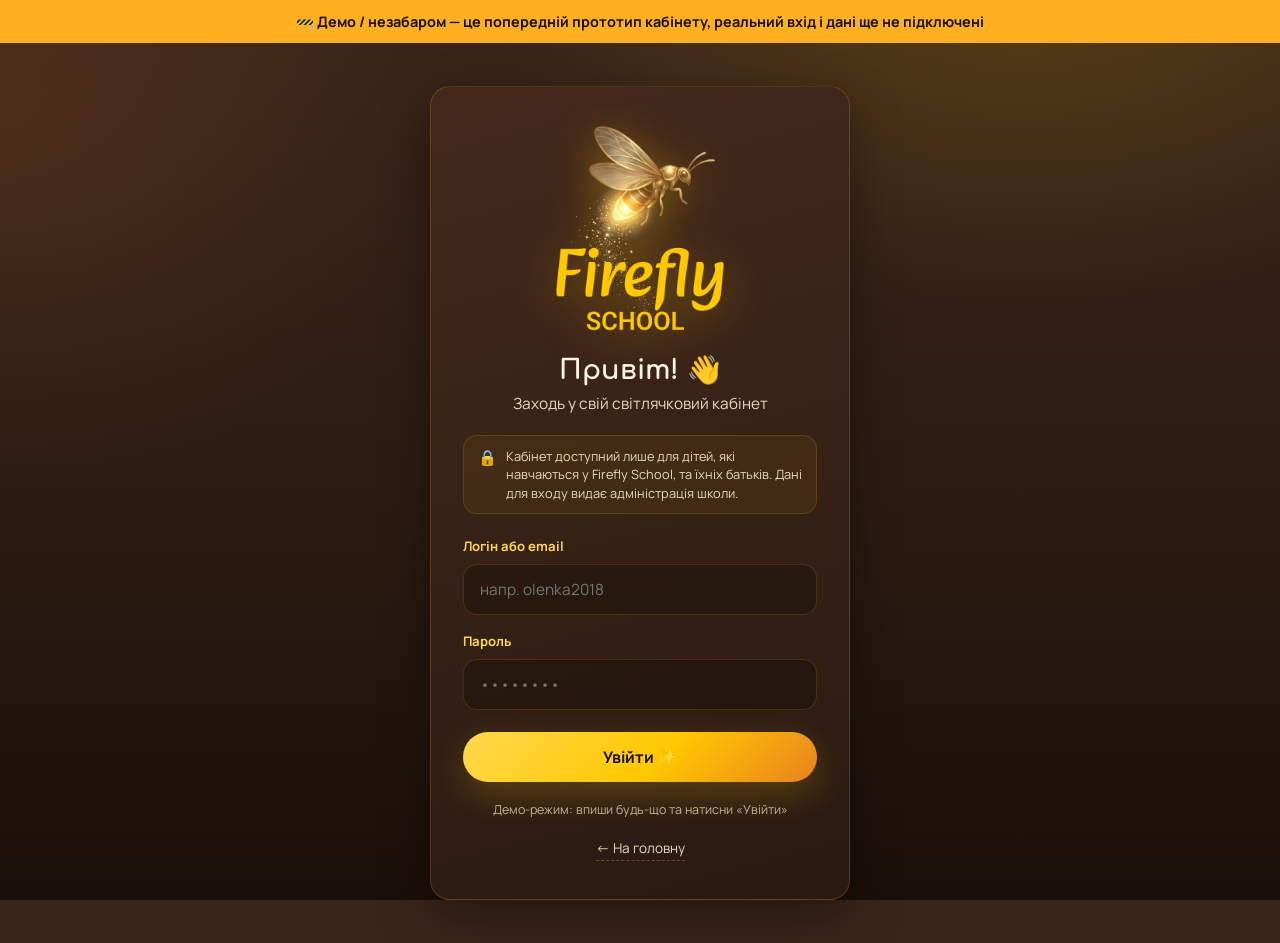
==== commit a04eb863: "Add files via upload" ====
--- a/cabinet.html
+++ b/cabinet.html
@@ -5,7 +5,8 @@
 <meta name="viewport" content="width=device-width, initial-scale=1.0" />
 <title>Firefly School — Особистий кабінет</title>
 <meta name="description" content="Особистий кабінет учня Firefly School: уроки, календар, домашні завдання, бали та оплата абонементу." />
-<link rel="icon" type="image/png" href="assets/firefly.png" />
+<meta name="robots" content="noindex, nofollow" />
+<link rel="icon" type="image/png" href="assets/favicon.png" />
 <link rel="preconnect" href="https://fonts.googleapis.com" />
 <link rel="preconnect" href="https://fonts.gstatic.com" crossorigin />
 <link href="https://fonts.googleapis.com/css2?family=Comfortaa:wght@400;500;600;700&family=Manrope:wght@400;500;600;700;800&display=swap" rel="stylesheet" />
@@ -72,7 +73,7 @@
 .sidebar .spacer{flex:1}
 .sidebar .logout{color:var(--cream-muted)}
 
-.main{padding:30px 36px;max-width:1040px;margin:0 auto;width:100%}
+.main{padding:30px 36px;max-width:1040px;margin:0 auto;width:100%;min-width:0}
 .topbar{display:flex;align-items:center;justify-content:space-between;margin-bottom:26px;gap:16px;flex-wrap:wrap}
 .topbar h2{font-size:1.55rem}
 .topbar .hello{font-size:.9rem;color:var(--cream-muted)}
@@ -111,7 +112,7 @@
 .tag.ok{background:rgba(123,211,137,.14);color:var(--green)}
 .tag.soon{background:rgba(124,197,255,.14);color:var(--blue)}
 
-.cal{display:grid;grid-template-columns:repeat(7,1fr);gap:8px}
+.cal{display:grid;grid-template-columns:repeat(7,minmax(0,1fr));gap:8px}
 .cal .dow{font-size:.72rem;font-weight:700;color:var(--cream-muted);text-align:center;padding-bottom:4px;text-transform:uppercase}
 .cal .day{aspect-ratio:1;border:1px solid rgba(255,200,0,.14);border-radius:12px;padding:7px;font-size:.8rem;font-weight:600;display:flex;flex-direction:column;gap:3px;background:rgba(0,0,0,.12);min-height:62px}
 .cal .day .num{color:var(--cream-muted);font-size:.75rem}
@@ -208,6 +209,30 @@
 .lesson:hover{border-color:rgba(255,200,0,.34);transform:translateY(-1px)}
 .lesson .chev{color:var(--cream-muted);font-size:1.1rem;flex:none}
 
+/* ---------- BOOKING PICKER (calendar + time) ---------- */
+.booking{width:100%;max-width:440px;max-height:92vh;overflow:auto;background:linear-gradient(165deg,var(--brown-card),var(--brown-800));border:1px solid rgba(255,200,0,.28);border-radius:var(--radius);box-shadow:var(--shadow);animation:pop .25s var(--ease);text-align:left}
+.booking .bk-head{padding:22px 24px 14px;border-bottom:1px solid rgba(255,200,0,.14)}
+.booking .bk-head h3{font-size:1.22rem}
+.booking .bk-head span{font-size:.85rem;color:var(--cream-muted)}
+.bk-body{padding:16px 24px 6px}
+.bk-label{font-family:var(--font-head);font-size:.76rem;font-weight:700;letter-spacing:.07em;text-transform:uppercase;color:var(--gold-500);margin:0 0 11px}
+.bk-label.step2{margin-top:22px}
+.bk-cal{display:grid;grid-template-columns:repeat(7,minmax(0,1fr));gap:6px}
+.bk-dow{font-size:.68rem;font-weight:700;color:var(--cream-muted);text-align:center;padding-bottom:2px}
+.bk-day{aspect-ratio:1;display:grid;place-items:center;border-radius:10px;font-size:.85rem;font-weight:600;border:1px solid rgba(255,200,0,.14);background:rgba(0,0,0,.14);cursor:pointer;transition:border-color .15s,background .15s,transform .15s}
+.bk-day:hover:not(.off):not(.empty){border-color:var(--gold-500);background:rgba(255,200,0,.1);transform:translateY(-1px)}
+.bk-day.sel{background:linear-gradient(135deg,var(--gold-400),var(--orange-500));color:var(--brown-900);border-color:transparent;font-weight:800}
+.bk-day.off{opacity:.25;cursor:not-allowed;border-color:transparent;background:transparent}
+.bk-day.empty{border:0;background:transparent;cursor:default}
+.bk-times{display:flex;flex-wrap:wrap;gap:8px}
+.bk-time{padding:9px 15px;border-radius:999px;border:1px solid rgba(255,200,0,.22);background:rgba(0,0,0,.16);font-size:.86rem;font-weight:600;cursor:pointer;transition:border-color .15s,background .15s,transform .15s}
+.bk-time:hover{border-color:var(--gold-500);transform:translateY(-1px)}
+.bk-time.sel{background:linear-gradient(135deg,var(--gold-400),var(--orange-500));color:var(--brown-900);border-color:transparent;font-weight:800}
+.bk-actions{display:flex;gap:10px;padding:16px 24px 22px}
+.bk-actions .btn{flex:1}
+.btn[disabled]{opacity:.4;cursor:not-allowed;box-shadow:none}
+.btn[disabled]:hover{transform:none;box-shadow:none}
+
 /* ---------- PROFILE & SETTINGS ---------- */
 .profile-head{display:flex;gap:20px;align-items:center;flex-wrap:wrap}
 .profile-head .ava{width:84px;height:84px;border-radius:50%;background:linear-gradient(135deg,var(--gold-400),var(--orange-500));display:grid;place-items:center;font-size:2.2rem;color:var(--brown-900);flex:none;box-shadow:var(--shadow-gold);position:relative}
@@ -234,7 +259,7 @@
 
 .mtab{display:none}
 @media(max-width:860px){
-  .app-grid{grid-template-columns:1fr}
+  .app-grid{grid-template-columns:minmax(0,1fr)}
   .sidebar{display:none}
   .main{padding:18px 16px 90px}
   .cols-2,.cols-3{grid-template-columns:1fr}
@@ -249,6 +274,10 @@
 </style>
 </head>
 <body>
+
+<div style="background:#ffb020;color:#1B0F09;text-align:center;font-weight:700;padding:10px 14px;font-size:.9rem;">
+  🚧 Демо / незабаром — це попередній прототип кабінету, реальний вхід і дані ще не підключені
+</div>
 
 <!-- ============ LOGIN ============ -->
 <section id="loginView">
@@ -480,6 +509,25 @@
     </div>
   </div>
 </div>
+<div class="overlay" id="bookOverlay">
+  <div class="booking">
+    <div class="bk-head">
+      <h3 id="bkName"></h3>
+      <span id="bkTeacher"></span>
+    </div>
+    <div class="bk-body">
+      <div class="bk-label">1 · Обери день — Липень 2026</div>
+      <div class="bk-cal" id="bkCal"></div>
+      <div class="bk-label step2">2 · Обери час</div>
+      <div class="bk-times" id="bkTimes"></div>
+    </div>
+    <div class="bk-actions">
+      <button class="btn btn--ghost" onclick="closeBooking()">Назад</button>
+      <button class="btn btn--primary" id="bkConfirm" disabled onclick="confirmBooking()">Так, записати!</button>
+    </div>
+  </div>
+</div>
+
 <div class="overlay" id="detailOverlay">
   <div class="detail">
     <div class="dhead">
@@ -553,6 +601,7 @@
   {name:"Безліміт",price:"2900",per:"/ місяць",feat:["Будь-яка кількість","Усі напрямки","Подарунок другу"],featured:false},
 ];
 const calLessons={30:"Англ 15:00",2:"Логопед",3:"Польськ",6:"Англ",8:"Психолог"};
+const bookingTimes=["10:00","11:00","12:00","15:00","16:00","17:00","18:00"];
 const notifications=[
   {ic:"⏰",t:"Нагадування: Англійська мова завтра о 15:00",when:"2 год тому",unread:true},
   {ic:"📖",t:"Новий запис: домашнє завдання з логопедії",when:"вчора · 18:20",unread:true},
@@ -592,7 +641,7 @@
     slots.forEach((s,i)=>{
       if(s.cat!==cat) return;
       html+=`<div class="slot"><div class="left"><b>${s.ico} ${s.name}</b><span>${s.t} · ${s.teacher}</span></div>
-        <button class="btn btn--primary btn--sm" onclick="bookSlot(${i})">Записатись</button></div>`;
+        <button class="btn btn--primary btn--sm" onclick="openBooking(${i})">Записатись</button></div>`;
     });
   });
   document.getElementById('slotList').innerHTML=html;
@@ -663,6 +712,46 @@
 function closeModal(){document.getElementById('overlay').classList.remove('open');modalAction=null;}
 document.getElementById('mConfirm').addEventListener('click',()=>{if(modalAction)modalAction();closeModal();});
 function bookSlot(i){openModal("📅","Записатись на урок?",`${slots[i].name} — ${slots[i].t}`,"Так, записати!",()=>{toast("✅ Записано! Чекаємо тебе 🌟");setCoins(coins+10);});}
+
+/* ====== BOOKING PICKER (день + час) ====== */
+const dowShort=["Нд","Пн","Вт","Ср","Чт","Пт","Сб"];
+let bookingSel={i:null,day:null,time:null};
+function openBooking(i){
+  bookingSel={i,day:null,time:null};
+  const s=slots[i];
+  document.getElementById('bkName').textContent=`${s.ico} ${s.name}`;
+  document.getElementById('bkTeacher').textContent=`з ${s.teacher}`;
+  renderBookCal();renderBookTimes();updateBookConfirm();
+  document.getElementById('bookOverlay').classList.add('open');
+}
+function renderBookCal(){
+  let html=["Пн","Вт","Ср","Чт","Пт","Сб","Нд"].map(d=>`<div class="bk-dow">${d}</div>`).join('');
+  const offset=(new Date(2026,6,1).getDay()+6)%7; // Липень 2026, з понеділка
+  for(let k=0;k<offset;k++) html+=`<div class="bk-day empty"></div>`;
+  for(let d=1;d<=31;d++){
+    const sunday=new Date(2026,6,d).getDay()===0; // неділя — вихідний
+    const sel=bookingSel.day===d?'sel':'';
+    html+=`<div class="bk-day ${sunday?'off':''} ${sel}" ${sunday?'':`onclick="pickDay(${d})"`}>${d}</div>`;
+  }
+  document.getElementById('bkCal').innerHTML=html;
+}
+function renderBookTimes(){
+  document.getElementById('bkTimes').innerHTML=bookingTimes.map(t=>
+    `<div class="bk-time ${bookingSel.time===t?'sel':''}" onclick="pickTime('${t}')">${t}</div>`).join('');
+}
+function pickDay(d){bookingSel.day=d;renderBookCal();updateBookConfirm();}
+function pickTime(t){bookingSel.time=t;renderBookTimes();updateBookConfirm();}
+function updateBookConfirm(){document.getElementById('bkConfirm').disabled=!(bookingSel.day&&bookingSel.time);}
+function confirmBooking(){
+  if(!(bookingSel.day&&bookingSel.time))return;
+  const s=slots[bookingSel.i];
+  const wd=dowShort[new Date(2026,6,bookingSel.day).getDay()];
+  closeBooking();
+  toast(`✅ Записано! ${s.name} · ${wd}, ${bookingSel.day} лип · ${bookingSel.time} 🌟`);
+  setCoins(coins+10);
+}
+function closeBooking(){document.getElementById('bookOverlay').classList.remove('open');}
+document.getElementById('bookOverlay').addEventListener('click',e=>{if(e.target.id==='bookOverlay')closeBooking();});
 function cancelLesson(name){openModal("😯","Скасувати урок?",`${name}. Місце звільниться для інших.`,"Скасувати",()=>{toast("Урок скасовано. Запишись знову, коли буде зручно 💛");});}
 function cancelSub(){openModal("💳","Скасувати абонемент?","Доступ збережеться до кінця оплаченого періоду.","Скасувати",()=>{toast("Абонемент скасовано. Будемо сумувати 🥺");});}
 function buyPlan(name,price){openModal("🎉","Оформити абонемент?",`${name} — ${price} ₴. Далі відкриється безпечна оплата.`,"Перейти до оплати",()=>{toast("💳 Тут відкриється оплата (WayForPay / Fondy)");});}
